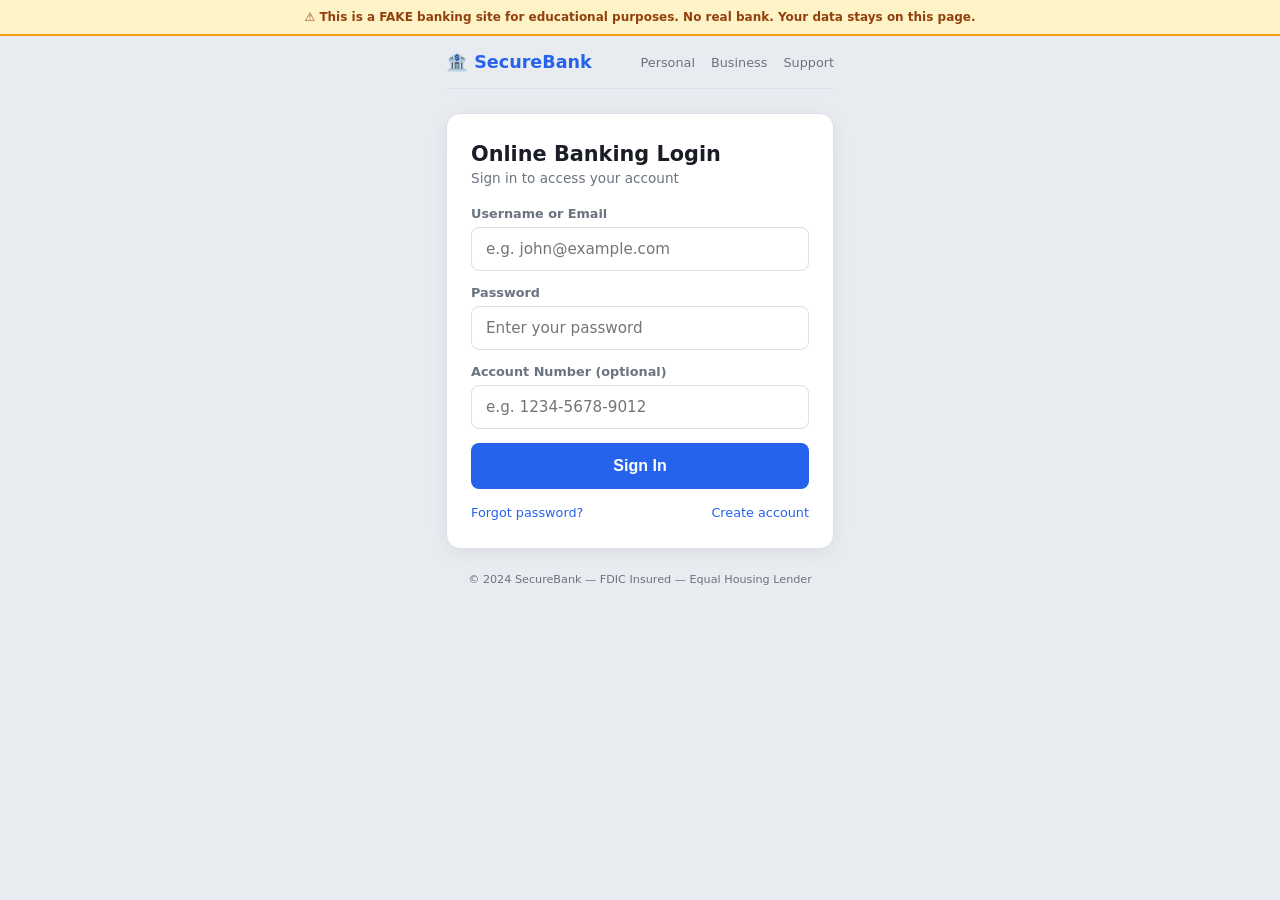
==== banking.html @ 8a2b6603 "Main files uploaded" ====
<!DOCTYPE html>
<html lang="en">
<head>
  <meta charset="UTF-8">
  <meta name="viewport" content="width=device-width, initial-scale=1.0">
  <title>SecureBank — Online Banking</title>
  <link rel="stylesheet" href="style.css">
</head>
<body class="banking-page">

  <div class="disclaimer-bar">
    ⚠ This is a FAKE banking site for educational purposes. No real bank. Your data stays on this page.
  </div>

  <!-- FAKE BANKING UI -->
  <div class="bank-wrap" id="bank-ui">
    <div class="bank-header">
      <div class="bank-logo">🏦 SecureBank</div>
      <div class="bank-nav">
        <span>Personal</span>
        <span>Business</span>
        <span>Support</span>
      </div>
    </div>

    <div class="bank-login-card">
      <h2>Online Banking Login</h2>
      <p class="bank-sub">Sign in to access your account</p>
      <form id="bank-form" autocomplete="off">
        <label>Username or Email
          <input type="text" id="bank-user" placeholder="e.g. john@example.com" autocomplete="off">
        </label>
        <label>Password
          <input type="password" id="bank-pass" placeholder="Enter your password" autocomplete="off">
        </label>
        <label>Account Number (optional)
          <input type="text" id="bank-account" placeholder="e.g. 1234-5678-9012" autocomplete="off">
        </label>
        <button type="submit" class="bank-btn">Sign In</button>
      </form>
      <div class="bank-footer-links">
        <span>Forgot password?</span>
        <span>Create account</span>
      </div>
    </div>

    <div class="bank-real-footer">© 2024 SecureBank — FDIC Insured — Equal Housing Lender</div>
  </div>

  <!-- REVEAL: WHAT ACTUALLY HAPPENED -->
  <div class="reveal-overlay" id="reveal" style="display:none">
    <div class="reveal-card">
      <div class="reveal-icon">🔓</div>
      <h2>Your Info Was Just Stolen</h2>
      <p class="reveal-sub">This was a Trojan phishing page. Here's what happened:</p>

      <div class="reveal-data" id="reveal-data">
        <!-- Filled by JS -->
      </div>

      <div class="reveal-steps">
        <div class="reveal-step">
          <span class="step-num">1</span>
          <span>You entered your real credentials on a fake site</span>
        </div>
        <div class="reveal-step">
          <span class="step-num">2</span>
          <span>The form captured everything you typed</span>
        </div>
        <div class="reveal-step">
          <span class="step-num">3</span>
          <span>In a real attack, this data goes to the attacker instantly</span>
        </div>
        <div class="reveal-step">
          <span class="step-num">4</span>
          <span>You'd be redirected to the real bank — never knowing</span>
        </div>
      </div>

      <div class="reveal-tip">
        <strong>How to spot it:</strong> Always check the URL. Phishing sites use lookalike domains
        (securebänk.com, secure-bank-login.com). Never click login links from emails — type the
        URL yourself.
      </div>

      <a href="index.html" class="reveal-back">← Back to demos</a>
    </div>
  </div>

  <script>
    // CAPTURE FORM — no network call, just shows what was captured
    document.getElementById('bank-form').addEventListener('submit', function(e) {
      e.preventDefault();

      var user = document.getElementById('bank-user').value || '(empty)';
      var pass = document.getElementById('bank-pass').value || '(empty)';
      var acct = document.getElementById('bank-account').value || '(empty)';

      // Show reveal
      document.getElementById('bank-ui').style.display = 'none';
      var reveal = document.getElementById('reveal');
      reveal.style.display = 'flex';

      document.getElementById('reveal-data').innerHTML =
        '<div class="data-row"><span class="data-label">Username:</span><span class="data-val">' + esc(user) + '</span></div>' +
        '<div class="data-row"><span class="data-label">Password:</span><span class="data-val">' + esc(pass) + '</span></div>' +
        '<div class="data-row"><span class="data-label">Account #:</span><span class="data-val">' + esc(acct) + '</span></div>' +
        '<div class="data-row"><span class="data-label">Timestamp:</span><span class="data-val">' + new Date().toLocaleString() + '</span></div>' +
        '<div class="data-row"><span class="data-label">Status:</span><span class="data-val" style="color:var(--red)">Captured locally (never sent)</span></div>';
    });

    function esc(s) {
      var d = document.createElement('div');
      d.textContent = s;
      return d.innerHTML;
    }
  </script>

</body>
</html>
---- style.css ----
/* ===== RESET ===== */
*, *::before, *::after { box-sizing: border-box; margin: 0; padding: 0; }

:root {
  --bg: #f5f6fa;
  --surface: #fff;
  --surface-2: #f0f1f5;
  --border: #dde0e8;
  --text: #1a1d26;
  --dim: #6b7280;
  --accent: #ff6d00;
  --red: #dc2626;
  --green: #16a34a;
  --blue: #2563eb;
  --font: -apple-system, 'SF Pro', 'Segoe UI', system-ui, sans-serif;
  --mono: 'SF Mono', 'Cascadia Code', 'Consolas', monospace;
}

html, body {
  min-height: 100vh;
  font-family: var(--font);
  background: var(--bg);
  color: var(--text);
  -webkit-tap-highlight-color: transparent;
}

/* ===== DISCLAIMER ===== */
.disclaimer-bar {
  background: #fef3c7;
  border-bottom: 2px solid #f59e0b;
  padding: 10px 16px;
  font-size: 0.75rem;
  font-weight: 600;
  color: #92400e;
  text-align: center;
  position: sticky;
  top: 0;
  z-index: 1000;
}

/* ==============================
   LANDING PAGE
   ============================== */
.landing {
  background: #0f172a;
  display: flex;
  flex-direction: column;
}

.landing .disclaimer-bar {
  background: rgba(255, 109, 0, 0.1);
  border-bottom-color: var(--accent);
  color: var(--accent);
}

.landing-wrap {
  flex: 1;
  display: flex;
  flex-direction: column;
  align-items: center;
  justify-content: center;
  padding: 32px 20px;
  text-align: center;
}

.horse-big {
  font-size: 5rem;
  margin-bottom: 12px;
  animation: bounce 2s ease-in-out infinite;
}

@keyframes bounce {
  0%, 100% { transform: translateY(0); }
  50% { transform: translateY(-12px); }
}

.landing-wrap h1 {
  font-size: 2.4rem;
  font-weight: 800;
  color: #fff;
  line-height: 1.15;
}

.accent { color: var(--accent); }

.landing-sub {
  color: #94a3b8;
  font-size: 0.95rem;
  margin-top: 10px;
}

.demo-cards {
  display: flex;
  flex-direction: column;
  gap: 12px;
  margin-top: 32px;
  width: 100%;
  max-width: 360px;
}

.demo-card {
  display: flex;
  flex-direction: column;
  align-items: center;
  background: rgba(255, 255, 255, 0.06);
  border: 1px solid rgba(255, 255, 255, 0.1);
  border-radius: 14px;
  padding: 20px;
  text-decoration: none;
  color: #fff;
  transition: background 0.2s, border-color 0.2s, transform 0.15s;
}

.demo-card:active {
  transform: scale(0.97);
}

.demo-card:hover {
  background: rgba(255, 255, 255, 0.1);
  border-color: var(--accent);
}

.demo-icon { font-size: 2rem; margin-bottom: 6px; }
.demo-title { font-size: 1rem; font-weight: 700; }
.demo-desc { font-size: 0.78rem; color: #94a3b8; margin-top: 2px; }

/* ==============================
   FAKE BANKING PAGE
   ============================== */
.banking-page {
  background: #e8ecf1;
}

.bank-wrap {
  max-width: 420px;
  margin: 0 auto;
  padding: 0 16px;
}

.bank-header {
  display: flex;
  justify-content: space-between;
  align-items: center;
  padding: 16px 0;
  border-bottom: 1px solid var(--border);
  margin-bottom: 24px;
}

.bank-logo {
  font-size: 1.1rem;
  font-weight: 800;
  color: var(--blue);
}

.bank-nav {
  display: flex;
  gap: 16px;
  font-size: 0.8rem;
  color: var(--dim);
}

.bank-login-card {
  background: var(--surface);
  border: 1px solid var(--border);
  border-radius: 14px;
  padding: 28px 24px;
  box-shadow: 0 4px 20px rgba(0,0,0,0.06);
}

.bank-login-card h2 {
  font-size: 1.3rem;
  margin-bottom: 4px;
}

.bank-sub {
  color: var(--dim);
  font-size: 0.85rem;
  margin-bottom: 20px;
}

.bank-login-card label {
  display: block;
  font-size: 0.8rem;
  font-weight: 600;
  color: var(--dim);
  margin-bottom: 14px;
}

.bank-login-card input {
  display: block;
  width: 100%;
  margin-top: 6px;
  padding: 12px 14px;
  border: 1px solid var(--border);
  border-radius: 8px;
  font-size: 0.95rem;
  font-family: var(--font);
  outline: none;
  transition: border-color 0.2s;
}

.bank-login-card input:focus {
  border-color: var(--blue);
}

.bank-btn {
  display: block;
  width: 100%;
  margin-top: 8px;
  padding: 14px;
  background: var(--blue);
  color: #fff;
  border: none;
  border-radius: 8px;
  font-size: 1rem;
  font-weight: 700;
  cursor: pointer;
  transition: background 0.15s;
}

.bank-btn:active {
  background: #1d4ed8;
}

.bank-footer-links {
  display: flex;
  justify-content: space-between;
  margin-top: 16px;
  font-size: 0.8rem;
  color: var(--blue);
}

.bank-real-footer {
  text-align: center;
  padding: 24px 0;
  font-size: 0.7rem;
  color: var(--dim);
}

/* ==============================
   FAKE DOWNLOAD PAGE
   ============================== */
.download-page {
  background: #f8f9fc;
}

.dl-wrap {
  max-width: 520px;
  margin: 0 auto;
  padding: 0 16px;
}

.dl-header {
  display: flex;
  justify-content: space-between;
  align-items: center;
  padding: 16px 0;
  border-bottom: 1px solid var(--border);
}

.dl-logo {
  font-size: 1.1rem;
  font-weight: 800;
}

.dl-logo span { color: var(--blue); }

.dl-nav {
  display: flex;
  gap: 16px;
  font-size: 0.8rem;
  color: var(--dim);
}

.dl-product {
  display: flex;
  gap: 20px;
  padding: 24px 0;
  border-bottom: 1px solid var(--border);
}

.dl-product-icon { font-size: 4rem; flex-shrink: 0; }

.dl-product-info h1 {
  font-size: 1.4rem;
  line-height: 1.2;
}

.dl-version {
  font-size: 0.8rem;
  font-weight: 400;
  color: var(--dim);
}

.dl-meta {
  display: flex;
  gap: 12px;
  font-size: 0.78rem;
  color: var(--dim);
  margin-top: 6px;
  flex-wrap: wrap;
}

.dl-desc {
  font-size: 0.88rem;
  color: var(--dim);
  margin-top: 10px;
  line-height: 1.5;
}

.dl-specs {
  display: flex;
  gap: 16px;
  margin-top: 10px;
  font-size: 0.78rem;
  color: var(--dim);
}

.dl-reviews {
  padding: 20px 0;
  border-bottom: 1px solid var(--border);
}

.dl-reviews h3 {
  font-size: 0.95rem;
  margin-bottom: 12px;
}

.review {
  padding: 10px 0;
  border-bottom: 1px solid var(--surface-2);
}

.review:last-child { border-bottom: none; }

.review-stars { color: #f59e0b; font-size: 0.85rem; }
.review-text { font-size: 0.85rem; margin-top: 4px; }
.review-author { font-size: 0.75rem; color: var(--dim); margin-top: 2px; }

.dl-cta {
  padding: 24px 0;
  text-align: center;
}

.dl-download-btn {
  display: block;
  width: 100%;
  padding: 16px;
  background: var(--green);
  color: #fff;
  border: none;
  border-radius: 10px;
  font-size: 1.05rem;
  font-weight: 700;
  cursor: pointer;
  transition: background 0.15s;
}

.dl-download-btn:active { background: #15803d; }

.dl-notice {
  font-size: 0.75rem;
  color: var(--dim);
  margin-top: 8px;
}

.dl-footer {
  text-align: center;
  padding: 20px 0;
  font-size: 0.7rem;
  color: var(--dim);
}

/* Installer */
.installer {
  position: fixed;
  inset: 0;
  background: rgba(0,0,0,0.5);
  display: flex;
  align-items: center;
  justify-content: center;
  z-index: 500;
}

.installer-card {
  background: var(--surface);
  border-radius: 14px;
  padding: 24px;
  width: 90%;
  max-width: 380px;
  box-shadow: 0 20px 60px rgba(0,0,0,0.3);
}

.installer-title {
  font-size: 1rem;
  font-weight: 700;
  margin-bottom: 16px;
}

.installer-bar {
  background: var(--surface-2);
  border-radius: 6px;
  height: 10px;
  overflow: hidden;
}

.installer-fill {
  height: 100%;
  background: var(--blue);
  border-radius: 6px;
  width: 0%;
  transition: width 0.3s ease;
}

.installer-status {
  font-size: 0.8rem;
  color: var(--dim);
  margin-top: 8px;
}

.installer-log {
  margin-top: 14px;
  max-height: 200px;
  overflow-y: auto;
  font-family: var(--mono);
  font-size: 0.7rem;
  line-height: 1.7;
}

.install-log-line { padding: 2px 0; }
.install-log-line.warn { color: #d97706; }
.install-log-line.danger { color: var(--red); font-weight: 600; }

/* ==============================
   POPUP TROJAN PAGE
   ============================== */
.news-page {
  background: #fff;
}

.news-wrap {
  max-width: 600px;
  margin: 0 auto;
  padding: 0 16px;
}

.news-header {
  display: flex;
  justify-content: space-between;
  align-items: center;
  padding: 14px 0;
  border-bottom: 2px solid var(--text);
}

.news-logo {
  font-size: 1.2rem;
  font-weight: 900;
}

.news-logo span { color: var(--red); }

.news-nav {
  display: flex;
  gap: 14px;
  font-size: 0.8rem;
  font-weight: 600;
}

.news-hero {
  padding: 24px 0;
  border-bottom: 1px solid var(--border);
}

.news-hero-img {
  font-size: 4rem;
  margin-bottom: 10px;
}

.news-hero h1 {
  font-size: 1.5rem;
  line-height: 1.3;
}

.news-meta {
  font-size: 0.8rem;
  color: var(--dim);
  margin-top: 6px;
}

.news-body {
  padding: 20px 0;
  line-height: 1.7;
  font-size: 0.95rem;
}

.news-body p { margin-bottom: 16px; }

.news-footer {
  text-align: center;
  padding: 20px 0;
  font-size: 0.7rem;
  color: var(--dim);
  border-top: 1px solid var(--border);
}

/* Trojan Popups */
#popup-container {
  position: fixed;
  inset: 0;
  pointer-events: none;
  z-index: 900;
}

.trojan-popup {
  position: absolute;
  background: var(--surface);
  border: 2px solid var(--border);
  border-radius: 12px;
  padding: 18px;
  width: 280px;
  box-shadow: 0 12px 40px rgba(0,0,0,0.25);
  pointer-events: all;
  animation: popupSlide 0.3s ease;
  z-index: 901;
}

@keyframes popupSlide {
  from { opacity: 0; transform: scale(0.85) translateY(10px); }
  to { opacity: 1; transform: scale(1) translateY(0); }
}

.trojan-popup .popup-title {
  font-size: 0.95rem;
  font-weight: 800;
  margin-bottom: 6px;
}

.trojan-popup .popup-body {
  font-size: 0.82rem;
  color: var(--dim);
  line-height: 1.4;
  margin-bottom: 12px;
}

.trojan-popup .popup-btn {
  display: block;
  width: 100%;
  padding: 10px;
  border: none;
  border-radius: 8px;
  font-size: 0.85rem;
  font-weight: 700;
  cursor: pointer;
  color: #fff;
  margin-bottom: 8px;
}

.trojan-popup .popup-close {
  display: block;
  width: 100%;
  padding: 8px;
  border: 1px solid var(--border);
  border-radius: 8px;
  background: transparent;
  font-size: 0.8rem;
  color: var(--dim);
  cursor: pointer;
}

.popup-danger { border-color: var(--red); }
.popup-danger .popup-btn { background: var(--red); }

.popup-warning { border-color: #d97706; }
.popup-warning .popup-btn { background: #d97706; }

.popup-prize { border-color: var(--green); }
.popup-prize .popup-btn { background: var(--green); }

.popup-phish { border-color: var(--blue); }
.popup-phish .popup-btn { background: var(--blue); }

.popup-update { border-color: #6b21a8; }
.popup-update .popup-btn { background: #6b21a8; }

.trojan-popup.clicked {
  border-color: var(--red);
  opacity: 0.8;
}

/* ==============================
   REVEAL OVERLAY (all pages)
   ============================== */
.reveal-overlay {
  position: fixed;
  inset: 0;
  background: rgba(0, 0, 0, 0.85);
  display: flex;
  align-items: center;
  justify-content: center;
  z-index: 2000;
  padding: 20px;
  overflow-y: auto;
}

.reveal-card {
  background: var(--surface);
  border-radius: 16px;
  padding: 28px 24px;
  max-width: 420px;
  width: 100%;
  max-height: 90vh;
  overflow-y: auto;
  animation: revealIn 0.4s ease;
}

@keyframes revealIn {
  from { opacity: 0; transform: scale(0.9) translateY(20px); }
  to { opacity: 1; transform: scale(1) translateY(0); }
}

.reveal-icon {
  font-size: 3rem;
  text-align: center;
  margin-bottom: 8px;
}

.reveal-card h2 {
  font-size: 1.4rem;
  text-align: center;
  margin-bottom: 6px;
}

.reveal-sub {
  text-align: center;
  color: var(--dim);
  font-size: 0.85rem;
  margin-bottom: 20px;
}

.reveal-steps {
  margin-bottom: 20px;
}

.reveal-step {
  display: flex;
  align-items: flex-start;
  gap: 10px;
  padding: 10px 0;
  border-bottom: 1px solid var(--surface-2);
  font-size: 0.85rem;
}

.reveal-step:last-child { border-bottom: none; }

.step-num {
  flex-shrink: 0;
  width: 24px;
  height: 24px;
  background: var(--accent);
  color: #fff;
  border-radius: 50%;
  display: flex;
  align-items: center;
  justify-content: center;
  font-size: 0.75rem;
  font-weight: 800;
}

.reveal-data {
  background: #0f172a;
  border-radius: 10px;
  padding: 14px;
  margin-bottom: 16px;
  font-family: var(--mono);
  font-size: 0.75rem;
  line-height: 1.7;
  color: #94a3b8;
}

.data-label {
  color: var(--dim);
  font-family: var(--font);
  font-size: 0.75rem;
  font-weight: 600;
  margin-bottom: 6px;
}

.data-row {
  display: flex;
  gap: 8px;
  padding: 2px 0;
}

.data-row .data-label {
  color: #64748b;
  white-space: nowrap;
}

.data-row .data-val {
  color: #e2e8f0;
  word-break: break-all;
}

.reveal-tip {
  background: #f0fdf4;
  border: 1px solid #bbf7d0;
  border-radius: 10px;
  padding: 14px;
  font-size: 0.82rem;
  line-height: 1.5;
  margin-bottom: 16px;
}

.reveal-tip strong { color: var(--green); }

.reveal-back {
  display: block;
  text-align: center;
  color: var(--dim);
  text-decoration: none;
  font-size: 0.9rem;
  padding: 10px;
}

.reveal-back:hover { color: var(--text); }

/* ==============================
   EMAIL PHISHING PAGE
   ============================== */
.email-page {
  background: #f3f4f6;
}

.email-client-header {
  display: flex;
  justify-content: space-between;
  align-items: center;
  padding: 14px 16px;
  background: var(--surface);
  border-bottom: 1px solid var(--border);
}

.email-client-logo {
  font-size: 1.1rem;
  font-weight: 800;
}

.email-compose {
  font-size: 0.85rem;
  color: var(--blue);
  cursor: pointer;
}

.email-tabs {
  display: flex;
  gap: 0;
  background: var(--surface);
  border-bottom: 1px solid var(--border);
  padding: 0 16px;
}

.email-tab {
  padding: 12px 16px;
  font-size: 0.85rem;
  font-weight: 600;
  color: var(--dim);
  border-bottom: 2px solid transparent;
  cursor: pointer;
}

.email-tab.active {
  color: var(--blue);
  border-bottom-color: var(--blue);
}

.email-badge {
  background: var(--blue);
  color: #fff;
  font-size: 0.65rem;
  padding: 2px 6px;
  border-radius: 10px;
  margin-left: 4px;
}

.email-list {
  max-width: 600px;
  margin: 0 auto;
}

.email-item {
  display: flex;
  align-items: flex-start;
  gap: 12px;
  padding: 14px 16px;
  background: var(--surface);
  border-bottom: 1px solid var(--border);
  cursor: pointer;
  transition: background 0.15s;
}

.email-item:active {
  background: var(--surface-2);
}

.email-avatar {
  font-size: 1.6rem;
  flex-shrink: 0;
  width: 36px;
  text-align: center;
}

.email-item-body {
  flex: 1;
  min-width: 0;
}

.email-item-top {
  display: flex;
  justify-content: space-between;
  align-items: center;
  margin-bottom: 2px;
}

.email-from {
  font-size: 0.88rem;
  color: var(--text);
}

.email-from.bold { font-weight: 700; }

.email-time {
  font-size: 0.72rem;
  color: var(--dim);
  flex-shrink: 0;
}

.email-subject {
  font-size: 0.85rem;
  color: var(--text);
  white-space: nowrap;
  overflow: hidden;
  text-overflow: ellipsis;
}

.email-subject.bold { font-weight: 700; }

.email-preview {
  font-size: 0.78rem;
  color: var(--dim);
  white-space: nowrap;
  overflow: hidden;
  text-overflow: ellipsis;
  margin-top: 2px;
}

/* Email Content View */
.email-content-view {
  max-width: 600px;
  margin: 0 auto;
  background: var(--surface);
  min-height: 100vh;
}

.email-back {
  font-size: 0.85rem;
  color: var(--blue);
  cursor: pointer;
}

.email-content-card {
  padding: 20px 16px;
}

.email-from-full {
  display: flex;
  align-items: center;
  gap: 12px;
  margin-bottom: 16px;
}

.email-avatar-big {
  font-size: 2.2rem;
}

.email-from-name {
  font-size: 1rem;
  font-weight: 700;
}

.email-from-addr {
  font-size: 0.78rem;
  color: var(--dim);
}

.email-date {
  margin-left: auto;
  font-size: 0.78rem;
  color: var(--dim);
}

.email-subject-full {
  font-size: 1.15rem;
  font-weight: 800;
  margin-bottom: 16px;
  line-height: 1.3;
}

.email-body-text {
  font-size: 0.9rem;
  line-height: 1.6;
  color: #374151;
  margin-bottom: 20px;
}

.email-attachment {
  display: flex;
  align-items: center;
  gap: 12px;
  background: var(--surface-2);
  border: 1px solid var(--border);
  border-radius: 10px;
  padding: 12px 14px;
  margin-top: 16px;
}

.attach-icon {
  font-size: 1.6rem;
  flex-shrink: 0;
}

.attach-info {
  flex: 1;
  min-width: 0;
}

.attach-name {
  font-size: 0.85rem;
  font-weight: 600;
  white-space: nowrap;
  overflow: hidden;
  text-overflow: ellipsis;
}

.attach-size {
  font-size: 0.72rem;
  color: var(--dim);
}

.attach-action {
  background: var(--blue);
  color: #fff;
  border: none;
  padding: 8px 16px;
  border-radius: 8px;
  font-size: 0.8rem;
  font-weight: 700;
  cursor: pointer;
  flex-shrink: 0;
  transition: background 0.15s;
}

.attach-action:active {
  background: #1d4ed8;
}

/* Reveal flags */
.reveal-flag {
  font-size: 0.78rem;
  padding: 5px 0;
  border-bottom: 1px solid var(--surface-2);
  color: #e2e8f0;
  line-height: 1.4;
}

.reveal-flag:last-child {
  border-bottom: none;
}
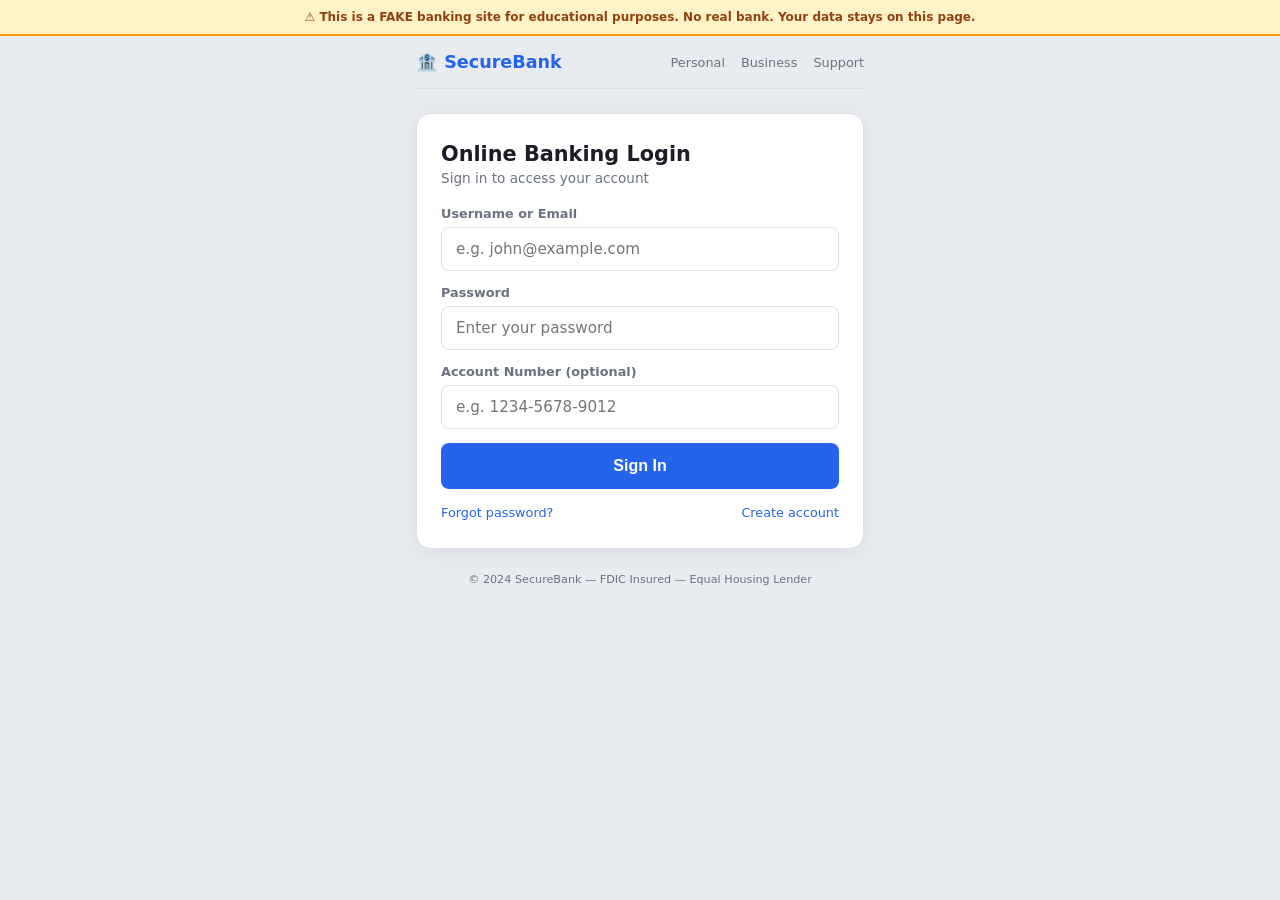
==== commit 8bc12b87: "Add files via upload" ====
--- a/banking.html
+++ b/banking.html
@@ -54,33 +54,19 @@
       <h2>Your Info Was Just Stolen</h2>
       <p class="reveal-sub">This was a Trojan phishing page. Here's what happened:</p>
 
-      <div class="reveal-data" id="reveal-data">
-        <!-- Filled by JS -->
+      <div class="reveal-section">
+        <div class="reveal-section-title">What it did</div>
+        <div class="reveal-data" id="reveal-data"></div>
       </div>
 
-      <div class="reveal-steps">
-        <div class="reveal-step">
-          <span class="step-num">1</span>
-          <span>You entered your real credentials on a fake site</span>
-        </div>
-        <div class="reveal-step">
-          <span class="step-num">2</span>
-          <span>The form captured everything you typed</span>
-        </div>
-        <div class="reveal-step">
-          <span class="step-num">3</span>
-          <span>In a real attack, this data goes to the attacker instantly</span>
-        </div>
-        <div class="reveal-step">
-          <span class="step-num">4</span>
-          <span>You'd be redirected to the real bank — never knowing</span>
-        </div>
+      <div class="reveal-section">
+        <div class="reveal-section-title">Flags you missed</div>
+        <div class="reveal-data" id="reveal-flags"></div>
       </div>
 
       <div class="reveal-tip">
-        <strong>How to spot it:</strong> Always check the URL. Phishing sites use lookalike domains
-        (securebänk.com, secure-bank-login.com). Never click login links from emails — type the
-        URL yourself.
+        <strong>How to spot it:</strong> Always check the URL — phishing sites use lookalike domains.
+        Never click login links from emails. Type the URL yourself.
       </div>
 
       <a href="index.html" class="reveal-back">← Back to demos</a>
@@ -88,7 +74,13 @@
   </div>
 
   <script>
-    // CAPTURE FORM — no network call, just shows what was captured
+    var redFlags = [
+      'Domain wasn\'t your bank\'s real URL',
+      'You arrived from an email link, not typed the address',
+      'No padlock or "Not Secure" warning in the address bar',
+      'Generic "Sign In" page with no personal branding'
+    ];
+
     document.getElementById('bank-form').addEventListener('submit', function(e) {
       e.preventDefault();
 
@@ -96,17 +88,23 @@
       var pass = document.getElementById('bank-pass').value || '(empty)';
       var acct = document.getElementById('bank-account').value || '(empty)';
 
-      // Show reveal
       document.getElementById('bank-ui').style.display = 'none';
       var reveal = document.getElementById('reveal');
       reveal.style.display = 'flex';
 
+      // What it did
       document.getElementById('reveal-data').innerHTML =
         '<div class="data-row"><span class="data-label">Username:</span><span class="data-val">' + esc(user) + '</span></div>' +
         '<div class="data-row"><span class="data-label">Password:</span><span class="data-val">' + esc(pass) + '</span></div>' +
         '<div class="data-row"><span class="data-label">Account #:</span><span class="data-val">' + esc(acct) + '</span></div>' +
-        '<div class="data-row"><span class="data-label">Timestamp:</span><span class="data-val">' + new Date().toLocaleString() + '</span></div>' +
-        '<div class="data-row"><span class="data-label">Status:</span><span class="data-val" style="color:var(--red)">Captured locally (never sent)</span></div>';
+        '<div class="data-row"><span class="data-label">Status:</span><span class="data-val" style="color:var(--red)">Captured — attacker has it all</span></div>';
+
+      // Flags you missed
+      var flagsHtml = '';
+      redFlags.forEach(function(f) {
+        flagsHtml += '<div class="reveal-flag">• ' + f + '</div>';
+      });
+      document.getElementById('reveal-flags').innerHTML = flagsHtml;
     });
 
     function esc(s) {
--- a/style.css
+++ b/style.css
@@ -598,7 +598,7 @@
   align-items: center;
   justify-content: center;
   z-index: 2000;
-  padding: 20px;
+  padding: 16px;
   overflow-y: auto;
 }
 
@@ -606,7 +606,7 @@
   background: var(--surface);
   border-radius: 16px;
   padding: 28px 24px;
-  max-width: 420px;
+  max-width: 480px;
   width: 100%;
   max-height: 90vh;
   overflow-y: auto;
@@ -963,9 +963,24 @@
   background: #1d4ed8;
 }
 
+/* Reveal sections */
+.reveal-section {
+  margin-bottom: 16px;
+}
+
+.reveal-section-title {
+  font-size: 0.7rem;
+  font-weight: 700;
+  text-transform: uppercase;
+  letter-spacing: 0.08em;
+  color: var(--dim);
+  margin-bottom: 8px;
+}
+
 /* Reveal flags */
 .reveal-flag {
   font-size: 0.78rem;
+  font-family: var(--font);
   padding: 5px 0;
   border-bottom: 1px solid var(--surface-2);
   color: #e2e8f0;
@@ -975,3 +990,50 @@
 .reveal-flag:last-child {
   border-bottom: none;
 }
+
+/* ==============================
+   LARGER SCREENS (laptop)
+   ============================== */
+@media (min-width: 768px) {
+  .landing-wrap h1 { font-size: 3rem; }
+  .demo-cards { max-width: 480px; gap: 16px; }
+  .demo-card { padding: 24px 28px; flex-direction: row; gap: 16px; }
+  .demo-icon { margin-bottom: 0; font-size: 2.2rem; }
+  .demo-title { font-size: 1.05rem; }
+  .demo-desc { text-align: left; }
+
+  .reveal-card {
+    max-width: 520px;
+    padding: 36px 32px;
+  }
+
+  .reveal-icon { font-size: 3.5rem; }
+  .reveal-card h2 { font-size: 1.6rem; }
+  .reveal-step { font-size: 0.9rem; }
+  .reveal-tip { font-size: 0.88rem; }
+
+  .bank-wrap { max-width: 480px; }
+  .dl-wrap { max-width: 580px; }
+  .installer-card { max-width: 440px; }
+}
+
+/* ==============================
+   SMALL SCREENS (phones)
+   ============================== */
+@media (max-width: 480px) {
+  .reveal-card {
+    padding: 22px 18px;
+    border-radius: 12px;
+  }
+
+  .reveal-icon { font-size: 2.5rem; }
+  .reveal-card h2 { font-size: 1.2rem; }
+  .reveal-step { font-size: 0.82rem; }
+  .reveal-data { font-size: 0.72rem; padding: 12px; }
+  .reveal-flag { font-size: 0.75rem; }
+  .reveal-tip { font-size: 0.8rem; padding: 12px; }
+
+  .bank-login-card { padding: 22px 18px; }
+  .dl-product { flex-direction: column; gap: 12px; }
+  .installer-card { padding: 18px; }
+}
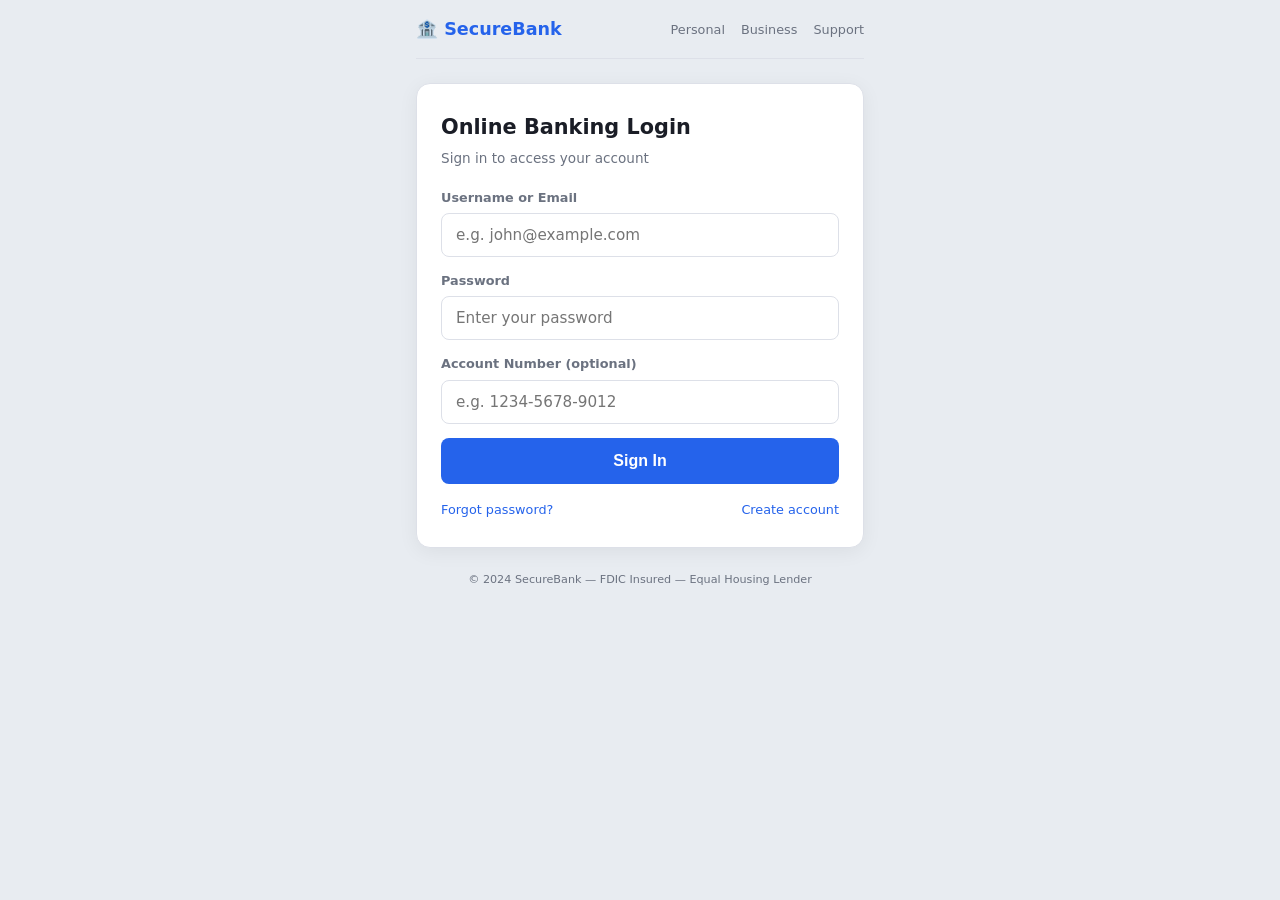
==== commit d0493869: "Add files via upload" ====
--- a/banking.html
+++ b/banking.html
@@ -7,10 +7,6 @@
   <link rel="stylesheet" href="style.css">
 </head>
 <body class="banking-page">
-
-  <div class="disclaimer-bar">
-    ⚠ This is a FAKE banking site for educational purposes. No real bank. Your data stays on this page.
-  </div>
 
   <!-- FAKE BANKING UI -->
   <div class="bank-wrap" id="bank-ui">
@@ -51,25 +47,26 @@
   <div class="reveal-overlay" id="reveal" style="display:none">
     <div class="reveal-card">
       <div class="reveal-icon">🔓</div>
-      <h2>Your Info Was Just Stolen</h2>
-      <p class="reveal-sub">This was a Trojan phishing page. Here's what happened:</p>
+      <h2>Credential Harvesting Attack Detected</h2>
+      <p class="reveal-sub">This was a phishing page designed to steal your banking credentials. Here's what occurred:</p>
 
       <div class="reveal-section">
-        <div class="reveal-section-title">What it did</div>
+        <div class="reveal-section-title">Attack Data</div>
         <div class="reveal-data" id="reveal-data"></div>
       </div>
 
       <div class="reveal-section">
-        <div class="reveal-section-title">Flags you missed</div>
+        <div class="reveal-section-title">Missed Indicators</div>
         <div class="reveal-data" id="reveal-flags"></div>
       </div>
 
       <div class="reveal-tip">
-        <strong>How to spot it:</strong> Always check the URL — phishing sites use lookalike domains.
-        Never click login links from emails. Type the URL yourself.
+        <strong>How to spot it:</strong> Always verify the URL — phishing sites use lookalike domains.
+        Never click login links from emails. Type the URL directly into your browser.
+        Check for SSL certificates and verify the domain matches your bank's official website.
       </div>
 
-      <a href="index.html" class="reveal-back">← Back to demos</a>
+        <a href="index.html" class="reveal-back">← Back</a>
     </div>
   </div>
 
@@ -81,6 +78,23 @@
       'Generic "Sign In" page with no personal branding'
     ];
 
+    function triggerHack(callback, msg) {
+      document.body.classList.add('hack-shake');
+      var overlay = document.createElement('div');
+      overlay.className = 'hack-overlay';
+      document.body.appendChild(overlay);
+      var status = document.createElement('div');
+      status.className = 'hack-status';
+      status.textContent = msg || 'System compromised';
+      document.body.appendChild(status);
+      setTimeout(function() {
+        overlay.remove();
+        status.remove();
+        document.body.classList.remove('hack-shake');
+        callback();
+      }, 2500);
+    }
+
     document.getElementById('bank-form').addEventListener('submit', function(e) {
       e.preventDefault();
 
@@ -88,9 +102,10 @@
       var pass = document.getElementById('bank-pass').value || '(empty)';
       var acct = document.getElementById('bank-account').value || '(empty)';
 
-      document.getElementById('bank-ui').style.display = 'none';
-      var reveal = document.getElementById('reveal');
-      reveal.style.display = 'flex';
+      triggerHack(function() {
+        document.getElementById('bank-ui').style.display = 'none';
+        var reveal = document.getElementById('reveal');
+        reveal.style.display = 'flex';
 
       // What it did
       document.getElementById('reveal-data').innerHTML =
@@ -105,6 +120,7 @@
         flagsHtml += '<div class="reveal-flag">• ' + f + '</div>';
       });
       document.getElementById('reveal-flags').innerHTML = flagsHtml;
+      }, 'Credentials captured — account compromised');
     });
 
     function esc(s) {
--- a/style.css
+++ b/style.css
@@ -22,20 +22,7 @@
   background: var(--bg);
   color: var(--text);
   -webkit-tap-highlight-color: transparent;
-}
-
-/* ===== DISCLAIMER ===== */
-.disclaimer-bar {
-  background: #fef3c7;
-  border-bottom: 2px solid #f59e0b;
-  padding: 10px 16px;
-  font-size: 0.75rem;
-  font-weight: 600;
-  color: #92400e;
-  text-align: center;
-  position: sticky;
-  top: 0;
-  z-index: 1000;
+  line-height: 1.5;
 }
 
 /* ==============================
@@ -45,12 +32,6 @@
   background: #0f172a;
   display: flex;
   flex-direction: column;
-}
-
-.landing .disclaimer-bar {
-  background: rgba(255, 109, 0, 0.1);
-  border-bottom-color: var(--accent);
-  color: var(--accent);
 }
 
 .landing-wrap {
@@ -588,6 +569,85 @@
 }
 
 /* ==============================
+   HACK EFFECT (immersion layer)
+   ============================== */
+.hack-overlay {
+  position: fixed;
+  inset: 0;
+  background: rgba(220, 38, 38, 0.25);
+  z-index: 1500;
+  pointer-events: none;
+  animation: hackFlash 0.15s ease-in-out 6;
+  display: flex;
+  align-items: center;
+  justify-content: center;
+}
+
+.hack-overlay::after {
+  content: '';
+  position: absolute;
+  inset: 0;
+  border: 4px solid var(--red);
+  animation: hackBorder 0.4s ease-in-out 3;
+  pointer-events: none;
+}
+
+@keyframes hackFlash {
+  0%, 100% { opacity: 0; }
+  50% { opacity: 1; }
+}
+
+@keyframes hackBorder {
+  0%, 100% { opacity: 0; }
+  50% { opacity: 1; }
+}
+
+@keyframes hackShake {
+  0%, 100% { transform: translateX(0); }
+  10% { transform: translateX(-6px) rotate(-0.5deg); }
+  20% { transform: translateX(5px) rotate(0.4deg); }
+  30% { transform: translateX(-4px) rotate(-0.3deg); }
+  40% { transform: translateX(4px) rotate(0.3deg); }
+  50% { transform: translateX(-3px); }
+  60% { transform: translateX(2px); }
+  70% { transform: translateX(-1px); }
+}
+
+body.hack-shake {
+  animation: hackShake 0.5s ease-in-out;
+}
+
+.hack-status {
+  position: fixed;
+  bottom: 24px;
+  left: 50%;
+  transform: translateX(-50%);
+  background: rgba(15, 23, 42, 0.92);
+  color: var(--red);
+  font-family: var(--mono);
+  font-size: 0.8rem;
+  font-weight: 700;
+  padding: 10px 20px;
+  border-radius: 8px;
+  border: 1px solid var(--red);
+  z-index: 1600;
+  pointer-events: none;
+  animation: hackStatusIn 0.3s ease, hackStatusBlink 0.6s step-end infinite;
+  white-space: nowrap;
+  letter-spacing: 0.04em;
+}
+
+@keyframes hackStatusIn {
+  from { opacity: 0; transform: translateX(-50%) translateY(10px); }
+  to { opacity: 1; transform: translateX(-50%) translateY(0); }
+}
+
+@keyframes hackStatusBlink {
+  0%, 100% { opacity: 1; }
+  50% { opacity: 0.4; }
+}
+
+/* ==============================
    REVEAL OVERLAY (all pages)
    ============================== */
 .reveal-overlay {
